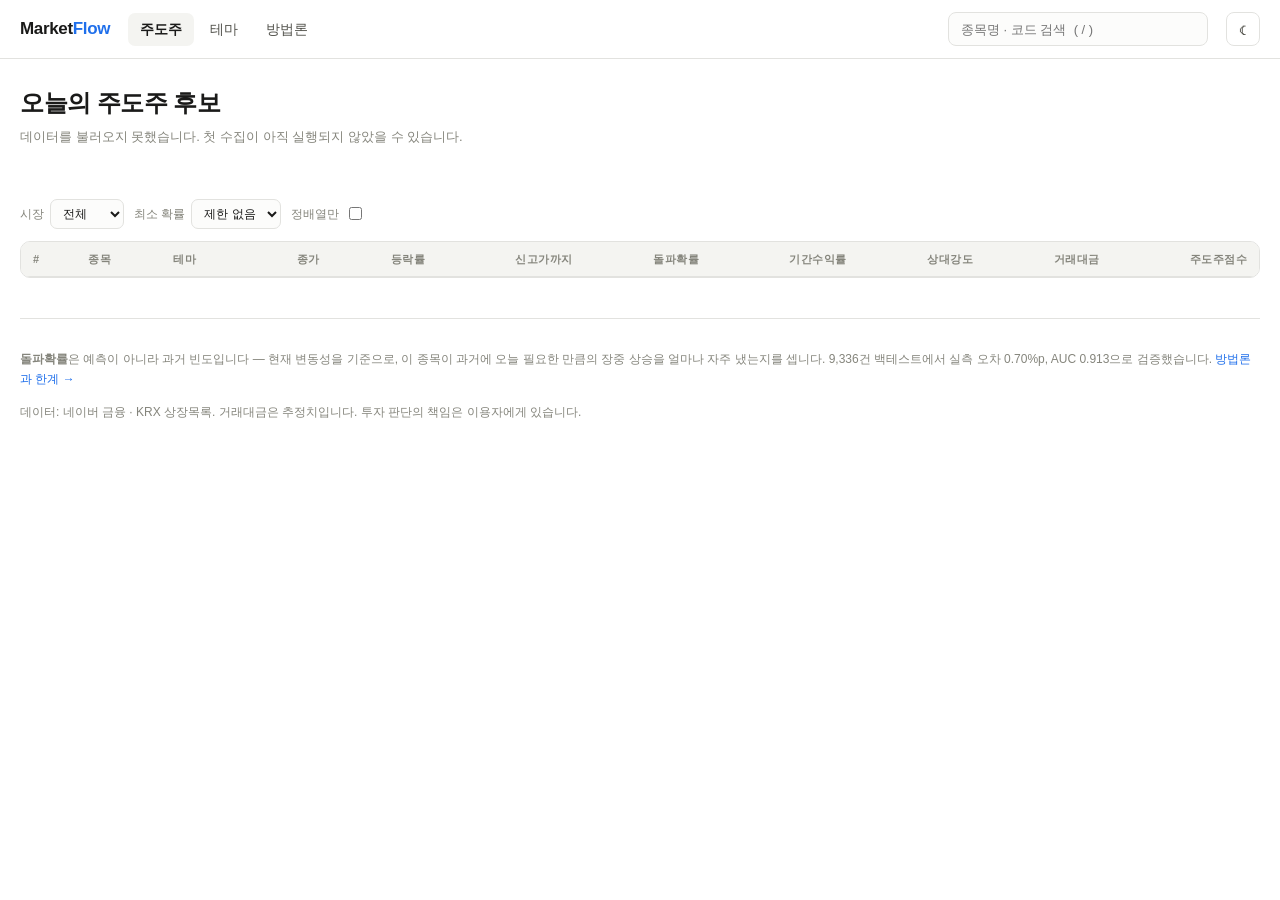
==== web/index.html @ 2b849b42 "Add MarketFlow: Korean market breakout-leader screener Collects ~2,530 KOSPI/KOSDAQ common shares da" ====
<!doctype html>
<html lang="ko">
<head>
<meta charset="utf-8">
<meta name="viewport" content="width=device-width, initial-scale=1">
<title>MarketFlow — 국내 주식 주도주 포착</title>
<meta name="description" content="코스피·코스닥 전 종목의 기간별 신고가 돌파 가능성과 주도주 후보를 매일 아침 갱신합니다.">
<link rel="stylesheet" href="css/app.css">
<link rel="icon" href="data:image/svg+xml,<svg xmlns='http://www.w3.org/2000/svg' viewBox='0 0 100 100'><text y='.9em' font-size='90'>📈</text></svg>">
</head>
<body>
<header class="top">
  <div class="wrap">
    <a class="brand" href="index.html">Market<span>Flow</span></a>
    <nav class="links">
      <a href="index.html" data-page="home">주도주</a>
      <a href="theme.html" data-page="theme">테마</a>
      <a href="about.html" data-page="about">방법론</a>
    </nav>
    <div class="spacer"></div>
    <div class="search">
      <input id="q" type="text" placeholder="종목명 · 코드 검색  ( / )" autocomplete="off" spellcheck="false">
      <div class="results" id="qres"></div>
    </div>
    <button class="icon-btn" id="theme-btn" title="테마 전환">☾</button>
  </div>
</header>

<main class="wrap">
  <div class="page-head">
    <h1>오늘의 주도주 후보</h1>
    <p id="sub">불러오는 중…</p>
  </div>

  <div class="statbar" id="stats"></div>

  <div class="tabs" id="tabs"></div>

  <div class="toolbar">
    <label>시장
      <select id="f-market">
        <option value="">전체</option>
        <option value="KOSPI">코스피</option>
        <option value="KOSDAQ">코스닥</option>
      </select>
    </label>
    <label>최소 확률
      <select id="f-prob">
        <option value="0">제한 없음</option>
        <option value="0.1">10% 이상</option>
        <option value="0.2">20% 이상</option>
        <option value="0.35">35% 이상</option>
      </select>
    </label>
    <label>정배열만
      <input type="checkbox" id="f-align">
    </label>
    <span class="muted" id="count"></span>
  </div>

  <div class="card">
    <div class="tscroll">
      <table id="tbl">
        <thead>
          <tr>
            <th class="l">#</th>
            <th class="l" data-sort="name" data-asc="1">종목</th>
            <th class="l">테마</th>
            <th data-sort="close">종가</th>
            <th data-sort="change_pct">등락률</th>
            <th data-sort="gap_pct" data-asc="1" title="신고가까지 남은 상승폭">신고가까지</th>
            <th data-sort="prob" title="오늘 장중 신고가를 넘길 과거 빈도">돌파확률</th>
            <th data-sort="ret_pct">기간수익률</th>
            <th data-sort="rs" title="같은 기간 소속 지수 대비 초과수익">상대강도</th>
            <th data-sort="vol_surge" title="최근 5일 평균 거래대금 / 60일 평균">거래대금</th>
            <th data-sort="score">주도주점수</th>
          </tr>
        </thead>
        <tbody id="tb"></tbody>
      </table>
    </div>
    <div class="empty" id="empty" hidden></div>
  </div>

  <footer class="foot">
    <p><strong>돌파확률</strong>은 예측이 아니라 과거 빈도입니다 — 현재 변동성을 기준으로,
    이 종목이 과거에 오늘 필요한 만큼의 장중 상승을 얼마나 자주 냈는지를 셉니다.
    9,336건 백테스트에서 실측 오차 0.70%p, AUC 0.913으로 검증했습니다.
    <a href="about.html">방법론과 한계 →</a></p>
    <p>데이터: 네이버 금융 · KRX 상장목록. 거래대금은 추정치입니다. 투자 판단의 책임은 이용자에게 있습니다.</p>
  </footer>
</main>

<script type="module" src="js/main.js"></script>
</body>
</html>
---- web/css/app.css ----
/* MarketFlow — Korean market convention throughout: 상승 = 적색, 하락 = 청색. */

:root {
  --bg: #ffffff;
  --surface: #fcfcfb;
  --surface-2: #f4f4f1;
  --border: #e2e2df;
  --border-strong: #cfcfc9;
  --ink: #1a1a19;
  --ink-2: #55554f;
  --muted: #85857c;
  --accent: #1f6feb;

  --up: #e5342a;      /* 상승 */
  --down: #1261c4;    /* 하락 */
  --flat: #85857c;
  --up-soft: #fdecea;
  --down-soft: #e8f0fb;

  /* MA colours — Kiwoom defaults; validated against the light surface */
  --ma5: #ff0000;
  --ma20: #cc00cc;
  --ma60: #009900;
  --ma120: #0000ff;

  --grid: #eeeeea;
  --crosshair: #7a7a72;
  --chart-bg: #ffffff;

  --radius: 10px;
  --mono: ui-monospace, "SFMono-Regular", "Menlo", "Consolas", monospace;
  --sans: -apple-system, BlinkMacSystemFont, "Segoe UI", "Apple SD Gothic Neo",
          "Malgun Gothic", "Noto Sans KR", sans-serif;
}

@media (prefers-color-scheme: dark) {
  :root {
    --bg: #141413;
    --surface: #1a1a19;
    --surface-2: #232321;
    --border: #2e2e2b;
    --border-strong: #3d3d39;
    --ink: #f0efea;
    --ink-2: #c6c5bd;
    --muted: #91918a;
    --accent: #6ea8fe;

    --up: #ff5a52;
    --down: #4a9eff;
    --up-soft: #3a1f1d;
    --down-soft: #16283f;

    /* Re-stepped for the dark surface, not flipped: all six checks pass. */
    --ma5: #f04a4a;
    --ma20: #d45bd4;
    --ma60: #2fa050;
    --ma120: #4a86e8;

    --grid: #262623;
    --crosshair: #8a8a82;
    --chart-bg: #171716;
  }
}

:root[data-theme="light"] {
  --bg: #ffffff; --surface: #fcfcfb; --surface-2: #f4f4f1;
  --border: #e2e2df; --border-strong: #cfcfc9;
  --ink: #1a1a19; --ink-2: #55554f; --muted: #85857c; --accent: #1f6feb;
  --up: #e5342a; --down: #1261c4; --up-soft: #fdecea; --down-soft: #e8f0fb;
  --ma5: #ff0000; --ma20: #cc00cc; --ma60: #009900; --ma120: #0000ff;
  --grid: #eeeeea; --crosshair: #7a7a72; --chart-bg: #ffffff;
}

:root[data-theme="dark"] {
  --bg: #141413; --surface: #1a1a19; --surface-2: #232321;
  --border: #2e2e2b; --border-strong: #3d3d39;
  --ink: #f0efea; --ink-2: #c6c5bd; --muted: #91918a; --accent: #6ea8fe;
  --up: #ff5a52; --down: #4a9eff; --up-soft: #3a1f1d; --down-soft: #16283f;
  --ma5: #f04a4a; --ma20: #d45bd4; --ma60: #2fa050; --ma120: #4a86e8;
  --grid: #262623; --crosshair: #8a8a82; --chart-bg: #171716;
}

* { box-sizing: border-box; }

body {
  margin: 0;
  background: var(--bg);
  color: var(--ink);
  font-family: var(--sans);
  font-size: 14px;
  line-height: 1.5;
  -webkit-font-smoothing: antialiased;
}

a { color: inherit; text-decoration: none; }

.num { font-family: var(--mono); font-variant-numeric: tabular-nums; }
.up { color: var(--up); }
.down { color: var(--down); }
.flat { color: var(--flat); }
.muted { color: var(--muted); }

/* ---------- layout ---------- */

.wrap { max-width: 1280px; margin: 0 auto; padding: 0 20px; }

header.top {
  position: sticky; top: 0; z-index: 50;
  background: color-mix(in srgb, var(--bg) 88%, transparent);
  backdrop-filter: blur(10px);
  border-bottom: 1px solid var(--border);
}
.top .wrap {
  display: flex; align-items: center; gap: 18px; height: 58px;
}
.brand { font-weight: 700; font-size: 17px; letter-spacing: -0.02em; white-space: nowrap; }
.brand span { color: var(--accent); }
nav.links { display: flex; gap: 4px; }
nav.links a {
  padding: 6px 12px; border-radius: 7px; color: var(--ink-2); font-weight: 500;
}
nav.links a:hover { background: var(--surface-2); color: var(--ink); }
nav.links a.active { background: var(--surface-2); color: var(--ink); font-weight: 600; }

.spacer { flex: 1; }

.icon-btn {
  background: none; border: 1px solid var(--border); color: var(--ink-2);
  width: 34px; height: 34px; border-radius: 8px; cursor: pointer; font-size: 15px;
  display: grid; place-items: center;
}
.icon-btn:hover { background: var(--surface-2); color: var(--ink); }

/* ---------- search ---------- */

.search { position: relative; width: 260px; }
.search input {
  width: 100%; height: 34px; padding: 0 12px;
  background: var(--surface); border: 1px solid var(--border);
  border-radius: 8px; color: var(--ink); font-size: 13px; font-family: var(--sans);
}
.search input:focus { outline: 2px solid color-mix(in srgb, var(--accent) 45%, transparent); border-color: var(--accent); }
.results {
  position: absolute; top: 40px; left: 0; right: 0; z-index: 60;
  background: var(--bg); border: 1px solid var(--border);
  border-radius: 10px; box-shadow: 0 12px 32px rgba(0,0,0,.16);
  max-height: 380px; overflow-y: auto; display: none;
}
.results.open { display: block; }
.results a {
  display: flex; align-items: baseline; gap: 8px;
  padding: 9px 12px; border-bottom: 1px solid var(--border);
}
.results a:last-child { border-bottom: 0; }
.results a:hover, .results a.sel { background: var(--surface-2); }
.results .rc { font-family: var(--mono); font-size: 11px; color: var(--muted); }
.results .rt { margin-left: auto; font-size: 11px; color: var(--muted);
               overflow: hidden; text-overflow: ellipsis; white-space: nowrap; max-width: 45%; }

/* ---------- page furniture ---------- */

.page-head { padding: 26px 0 14px; }
.page-head h1 { margin: 0 0 6px; font-size: 24px; letter-spacing: -0.02em; }
.page-head p { margin: 0; color: var(--muted); font-size: 13px; }

.statbar {
  display: grid; grid-template-columns: repeat(auto-fit, minmax(130px, 1fr));
  gap: 10px; margin: 4px 0 20px;
}
.stat {
  background: var(--surface); border: 1px solid var(--border);
  border-radius: var(--radius); padding: 12px 14px;
}
.stat .k { font-size: 11px; color: var(--muted); text-transform: uppercase; letter-spacing: .05em; }
.stat .v { font-size: 20px; font-weight: 650; font-family: var(--mono); margin-top: 3px; }

.tabs { display: flex; gap: 6px; flex-wrap: wrap; margin-bottom: 14px; }
.tab {
  padding: 7px 16px; border-radius: 8px; border: 1px solid var(--border);
  background: var(--surface); color: var(--ink-2); cursor: pointer;
  font-size: 13px; font-weight: 600; font-family: var(--sans);
}
.tab:hover { border-color: var(--border-strong); color: var(--ink); }
.tab.active { background: var(--ink); color: var(--bg); border-color: var(--ink); }

.toolbar { display: flex; align-items: center; gap: 10px; flex-wrap: wrap; margin-bottom: 12px; }
.toolbar label { font-size: 12px; color: var(--muted); display: flex; align-items: center; gap: 6px; }
.toolbar select, .toolbar input[type=text] {
  height: 30px; padding: 0 8px; background: var(--surface); color: var(--ink);
  border: 1px solid var(--border); border-radius: 7px; font-size: 12px; font-family: var(--sans);
}

/* ---------- tables ---------- */

.card {
  background: var(--surface); border: 1px solid var(--border);
  border-radius: var(--radius); overflow: hidden;
}
.tscroll { overflow-x: auto; }
table { width: 100%; border-collapse: collapse; font-size: 13px; }
thead th {
  position: sticky; top: 0; background: var(--surface-2);
  text-align: right; padding: 9px 12px; font-size: 11px; font-weight: 600;
  color: var(--muted); text-transform: uppercase; letter-spacing: .04em;
  border-bottom: 1px solid var(--border); white-space: nowrap; cursor: pointer;
  user-select: none;
}
thead th:first-child, thead th.l { text-align: left; }
thead th:hover { color: var(--ink); }
thead th .arrow { opacity: .45; font-size: 9px; margin-left: 2px; }
tbody td {
  padding: 9px 12px; text-align: right; border-bottom: 1px solid var(--border);
  white-space: nowrap;
}
tbody td.l { text-align: left; }
tbody tr:last-child td { border-bottom: 0; }
tbody tr { cursor: pointer; }
tbody tr:hover td { background: var(--surface-2); }

.rank { color: var(--muted); font-family: var(--mono); font-size: 12px; width: 34px; }
.nm { font-weight: 600; }
.cd { font-family: var(--mono); font-size: 11px; color: var(--muted); margin-left: 6px; }

.chip {
  display: inline-block; padding: 1px 7px; border-radius: 20px;
  background: var(--surface-2); border: 1px solid var(--border);
  font-size: 11px; color: var(--ink-2); margin-right: 4px; max-width: 150px;
  overflow: hidden; text-overflow: ellipsis; white-space: nowrap; vertical-align: bottom;
}
.chip:hover { border-color: var(--border-strong); }
.badge {
  display: inline-block; padding: 1px 6px; border-radius: 5px;
  font-size: 10px; font-weight: 700; letter-spacing: .02em;
}
.badge.hi { background: var(--up-soft); color: var(--up); }
.badge.al { background: var(--surface-2); color: var(--ink-2); border: 1px solid var(--border); }

/* probability meter — bar length is the encoding, text is the value */
.meter { display: flex; align-items: center; gap: 7px; justify-content: flex-end; }
.meter .track {
  width: 52px; height: 5px; border-radius: 3px; background: var(--surface-2);
  overflow: hidden; border: 1px solid var(--border);
}
.meter .fill { height: 100%; background: var(--up); border-radius: 3px; }
.meter .val { font-family: var(--mono); font-size: 12px; min-width: 42px; text-align: right; }

.scorecell { display: flex; align-items: center; gap: 7px; justify-content: flex-end; }
.scorecell .track { width: 46px; height: 5px; border-radius: 3px; background: var(--surface-2); border: 1px solid var(--border); overflow: hidden; }
.scorecell .fill { height: 100%; background: var(--accent); }

.empty { padding: 44px 20px; text-align: center; color: var(--muted); }
.empty strong { display: block; color: var(--ink); font-size: 15px; margin-bottom: 6px; }

footer.foot {
  margin: 40px 0 28px; padding-top: 18px; border-top: 1px solid var(--border);
  color: var(--muted); font-size: 12px; line-height: 1.7;
}
footer.foot a { color: var(--accent); }

/* ---------- stock detail ---------- */

.detail-head {
  display: flex; align-items: flex-end; gap: 16px; flex-wrap: wrap;
  padding: 22px 0 16px;
}
.detail-head h1 { margin: 0; font-size: 26px; letter-spacing: -0.02em; }
.detail-head .code { font-family: var(--mono); color: var(--muted); font-size: 13px; }
.px { display: flex; align-items: baseline; gap: 10px; }
.px .last { font-size: 30px; font-weight: 700; font-family: var(--mono); }
.px .chg { font-size: 15px; font-weight: 600; font-family: var(--mono); }

.chart-card {
  background: var(--chart-bg); border: 1px solid var(--border);
  border-radius: var(--radius); overflow: hidden; margin-bottom: 16px;
}
.chart-bar {
  display: flex; align-items: center; gap: 8px; flex-wrap: wrap;
  padding: 8px 12px; border-bottom: 1px solid var(--border); background: var(--surface);
}
.chart-bar .grp { display: flex; gap: 3px; }
.chart-bar button {
  padding: 4px 10px; font-size: 12px; border-radius: 6px; cursor: pointer;
  background: var(--bg); border: 1px solid var(--border); color: var(--ink-2);
  font-family: var(--sans);
}
.chart-bar button:hover { color: var(--ink); border-color: var(--border-strong); }
.chart-bar button.on { background: var(--ink); color: var(--bg); border-color: var(--ink); }
.chart-host { position: relative; width: 100%; }
.chart-host canvas { display: block; width: 100%; touch-action: none; }

.grid2 { display: grid; grid-template-columns: repeat(auto-fit, minmax(300px, 1fr)); gap: 16px; }

.panel { background: var(--surface); border: 1px solid var(--border); border-radius: var(--radius); }
.panel h2 {
  margin: 0; padding: 12px 16px; font-size: 13px; font-weight: 650;
  border-bottom: 1px solid var(--border); letter-spacing: -0.01em;
}
.panel .body { padding: 14px 16px; }

.kv { display: grid; grid-template-columns: auto 1fr; gap: 7px 14px; font-size: 13px; }
.kv dt { color: var(--muted); }
.kv dd { margin: 0; text-align: right; font-family: var(--mono); }

.periodgrid { display: grid; grid-template-columns: repeat(auto-fit, minmax(230px, 1fr)); gap: 12px; }
.pcard { border: 1px solid var(--border); border-radius: 9px; padding: 13px 14px; background: var(--bg); }
.pcard.cand { border-color: var(--up); box-shadow: 0 0 0 1px var(--up) inset; }
.pcard h3 { margin: 0 0 9px; font-size: 13px; display: flex; align-items: center; gap: 7px; }
.pcard .big { font-size: 22px; font-weight: 700; font-family: var(--mono); }

.bars { display: grid; gap: 6px; margin-top: 4px; }
.bars .row { display: grid; grid-template-columns: 74px 1fr 40px; align-items: center; gap: 8px; font-size: 11px; }
.bars .track { height: 5px; background: var(--surface-2); border: 1px solid var(--border); border-radius: 3px; overflow: hidden; }
.bars .fill { height: 100%; background: var(--accent); }
.bars .n { font-family: var(--mono); text-align: right; color: var(--ink-2); }

.note { font-size: 12px; color: var(--muted); line-height: 1.65; }

@media (max-width: 760px) {
  .top .wrap { height: auto; padding-top: 10px; padding-bottom: 10px; flex-wrap: wrap; }
  .search { width: 100%; order: 5; }
  .detail-head h1 { font-size: 21px; }
  .px .last { font-size: 24px; }
  .wrap { padding: 0 14px; }
}
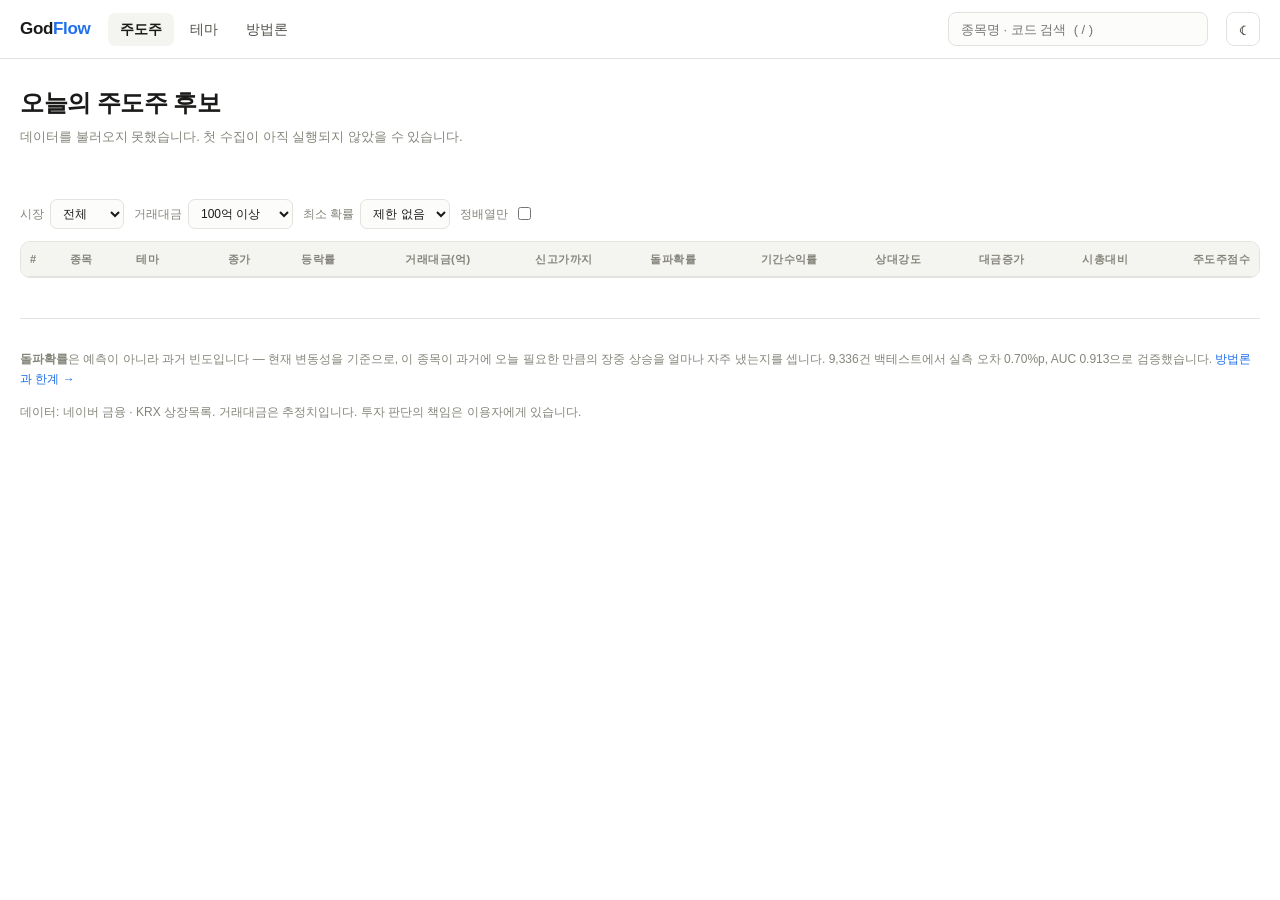
==== commit 5640b4d8: "Add CLAUDE.md, 거래대금 column/filter, turnover score component, GodFlow brand - CLAUDE.md so a fresh se" ====
--- a/web/index.html
+++ b/web/index.html
@@ -3,7 +3,7 @@
 <head>
 <meta charset="utf-8">
 <meta name="viewport" content="width=device-width, initial-scale=1">
-<title>MarketFlow — 국내 주식 주도주 포착</title>
+<title>GodFlow — 국내 주식 주도주 포착</title>
 <meta name="description" content="코스피·코스닥 전 종목의 기간별 신고가 돌파 가능성과 주도주 후보를 매일 아침 갱신합니다.">
 <link rel="stylesheet" href="css/app.css">
 <link rel="icon" href="data:image/svg+xml,<svg xmlns='http://www.w3.org/2000/svg' viewBox='0 0 100 100'><text y='.9em' font-size='90'>📈</text></svg>">
@@ -11,7 +11,7 @@
 <body>
 <header class="top">
   <div class="wrap">
-    <a class="brand" href="index.html">Market<span>Flow</span></a>
+    <a class="brand" href="index.html">God<span>Flow</span></a>
     <nav class="links">
       <a href="index.html" data-page="home">주도주</a>
       <a href="theme.html" data-page="theme">테마</a>
@@ -44,6 +44,15 @@
         <option value="KOSDAQ">코스닥</option>
       </select>
     </label>
+    <label>거래대금
+      <select id="f-amount">
+        <option value="0">전체</option>
+        <option value="10000000000" selected>100억 이상</option>
+        <option value="50000000000">500억 이상</option>
+        <option value="100000000000">1000억 이상</option>
+        <option value="500000000000">5000억 이상</option>
+      </select>
+    </label>
     <label>최소 확률
       <select id="f-prob">
         <option value="0">제한 없음</option>
@@ -68,11 +77,13 @@
             <th class="l">테마</th>
             <th data-sort="close">종가</th>
             <th data-sort="change_pct">등락률</th>
+            <th data-sort="amount" title="전 거래일 거래대금 (추정)">거래대금(억)</th>
             <th data-sort="gap_pct" data-asc="1" title="신고가까지 남은 상승폭">신고가까지</th>
             <th data-sort="prob" title="오늘 장중 신고가를 넘길 과거 빈도">돌파확률</th>
             <th data-sort="ret_pct">기간수익률</th>
             <th data-sort="rs" title="같은 기간 소속 지수 대비 초과수익">상대강도</th>
-            <th data-sort="vol_surge" title="최근 5일 평균 거래대금 / 60일 평균">거래대금</th>
+            <th data-sort="vol_surge" title="최근 5일 평균 거래대금 / 60일 평균">대금증가</th>
+            <th data-sort="turnover" title="최근 5일 평균 거래대금 / 시가총액">시총대비</th>
             <th data-sort="score">주도주점수</th>
           </tr>
         </thead>
--- a/web/css/app.css
+++ b/web/css/app.css
@@ -200,7 +200,7 @@
 table { width: 100%; border-collapse: collapse; font-size: 13px; }
 thead th {
   position: sticky; top: 0; background: var(--surface-2);
-  text-align: right; padding: 9px 12px; font-size: 11px; font-weight: 600;
+  text-align: right; padding: 9px 9px; font-size: 11px; font-weight: 600;
   color: var(--muted); text-transform: uppercase; letter-spacing: .04em;
   border-bottom: 1px solid var(--border); white-space: nowrap; cursor: pointer;
   user-select: none;
@@ -209,7 +209,7 @@
 thead th:hover { color: var(--ink); }
 thead th .arrow { opacity: .45; font-size: 9px; margin-left: 2px; }
 tbody td {
-  padding: 9px 12px; text-align: right; border-bottom: 1px solid var(--border);
+  padding: 9px 9px; text-align: right; border-bottom: 1px solid var(--border);
   white-space: nowrap;
 }
 tbody td.l { text-align: left; }
@@ -228,6 +228,9 @@
   overflow: hidden; text-overflow: ellipsis; white-space: nowrap; vertical-align: bottom;
 }
 .chip:hover { border-color: var(--border-strong); }
+/* Inside tables two full-width chips crowd out the numeric columns; the full
+   name is still on the title attribute and on the detail page. */
+tbody .chip { max-width: 104px; }
 .badge {
   display: inline-block; padding: 1px 6px; border-radius: 5px;
   font-size: 10px; font-weight: 700; letter-spacing: .02em;
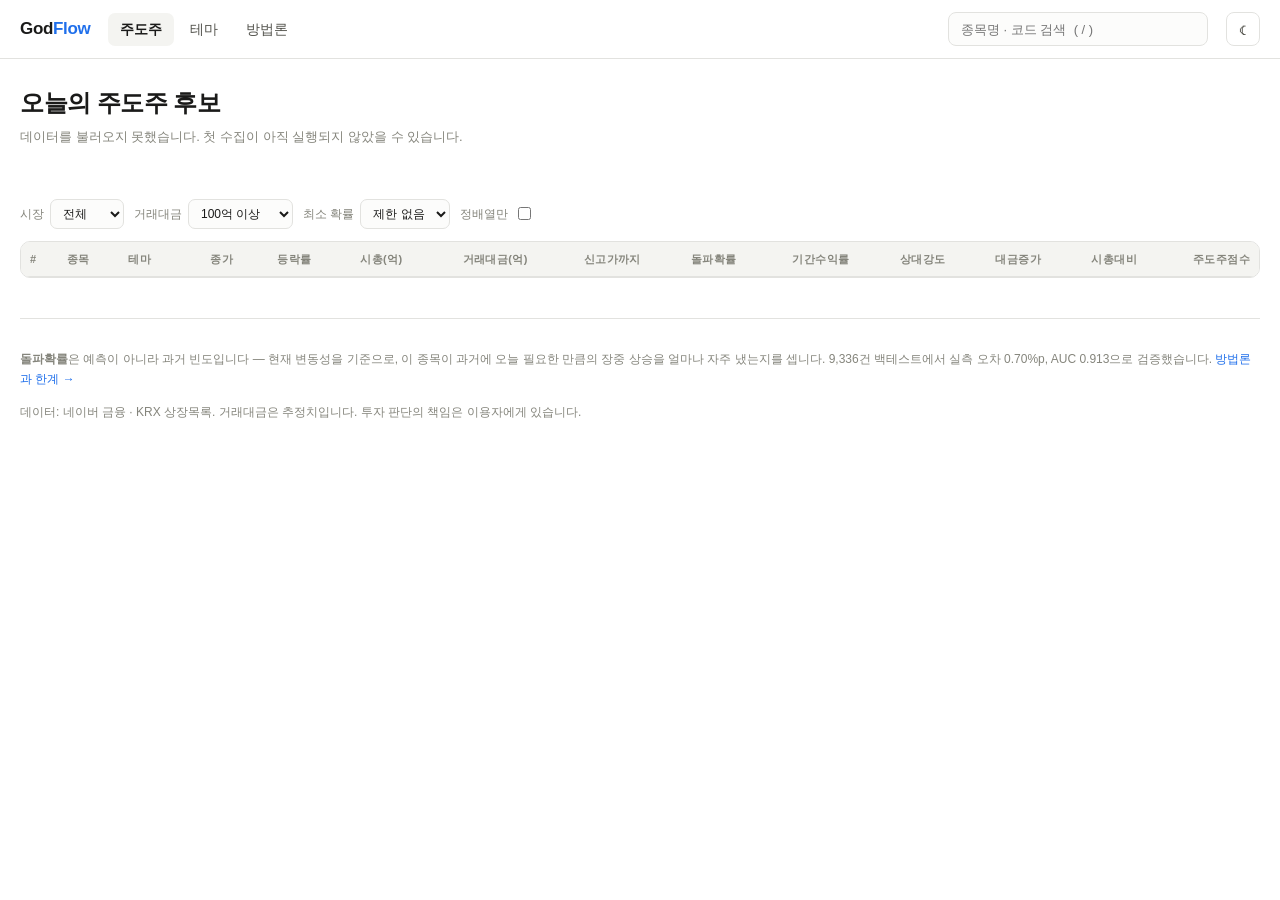
==== commit f9ca5c36: "Add 시총 column, chart hover tooltips, and widen theme capture - 시총(억) column beside 거래대금(억); marcap n" ====
--- a/web/index.html
+++ b/web/index.html
@@ -77,6 +77,7 @@
             <th class="l">테마</th>
             <th data-sort="close">종가</th>
             <th data-sort="change_pct">등락률</th>
+            <th data-sort="marcap" title="시가총액">시총(억)</th>
             <th data-sort="amount" title="전 거래일 거래대금 (추정)">거래대금(억)</th>
             <th data-sort="gap_pct" data-asc="1" title="신고가까지 남은 상승폭">신고가까지</th>
             <th data-sort="prob" title="오늘 장중 신고가를 넘길 과거 빈도">돌파확률</th>
--- a/web/css/app.css
+++ b/web/css/app.css
@@ -1,4 +1,4 @@
-/* MarketFlow — Korean market convention throughout: 상승 = 적색, 하락 = 청색. */
+/* GodFlow — Korean market convention throughout: 상승 = 적색, 하락 = 청색. */
 
 :root {
   --bg: #ffffff;
@@ -230,7 +230,7 @@
 .chip:hover { border-color: var(--border-strong); }
 /* Inside tables two full-width chips crowd out the numeric columns; the full
    name is still on the title attribute and on the detail page. */
-tbody .chip { max-width: 104px; }
+tbody .chip { max-width: 86px; }
 .badge {
   display: inline-block; padding: 1px 6px; border-radius: 5px;
   font-size: 10px; font-weight: 700; letter-spacing: .02em;
@@ -241,7 +241,7 @@
 /* probability meter — bar length is the encoding, text is the value */
 .meter { display: flex; align-items: center; gap: 7px; justify-content: flex-end; }
 .meter .track {
-  width: 52px; height: 5px; border-radius: 3px; background: var(--surface-2);
+  width: 46px; height: 5px; border-radius: 3px; background: var(--surface-2);
   overflow: hidden; border: 1px solid var(--border);
 }
 .meter .fill { height: 100%; background: var(--up); border-radius: 3px; }
@@ -290,6 +290,33 @@
 .chart-bar button.on { background: var(--ink); color: var(--bg); border-color: var(--ink); }
 .chart-host { position: relative; width: 100%; }
 .chart-host canvas { display: block; width: 100%; touch-action: none; }
+
+/* Kiwoom-style hover readout. pointer-events:none so it never eats the
+   mousemove that positions it. */
+.chart-tip {
+  position: absolute; display: none; z-index: 5; pointer-events: none;
+  background: var(--bg); border: 1px solid var(--border-strong);
+  border-radius: 7px; padding: 7px 9px;
+  box-shadow: 0 6px 20px rgba(0,0,0,.22);
+  font-size: 11.5px; line-height: 1.5; white-space: nowrap;
+}
+.chart-tip .d {
+  font-family: var(--mono); font-size: 11px; color: var(--muted);
+  border-bottom: 1px solid var(--border); padding-bottom: 4px; margin-bottom: 4px;
+}
+.chart-tip table { border-collapse: collapse; }
+.chart-tip th {
+  text-align: left; font-weight: 500; color: var(--muted);
+  padding: 1px 10px 1px 0; font-size: 11px;
+}
+.chart-tip td {
+  text-align: right; font-family: var(--mono); font-variant-numeric: tabular-nums;
+  padding: 1px 0; color: var(--ink);
+}
+.chart-tip td.p { padding-left: 9px; }
+.chart-tip i { font-style: normal; font-size: 10.5px; }
+.chart-tip .up { color: var(--up); }
+.chart-tip .down { color: var(--down); }
 
 .grid2 { display: grid; grid-template-columns: repeat(auto-fit, minmax(300px, 1fr)); gap: 16px; }
 
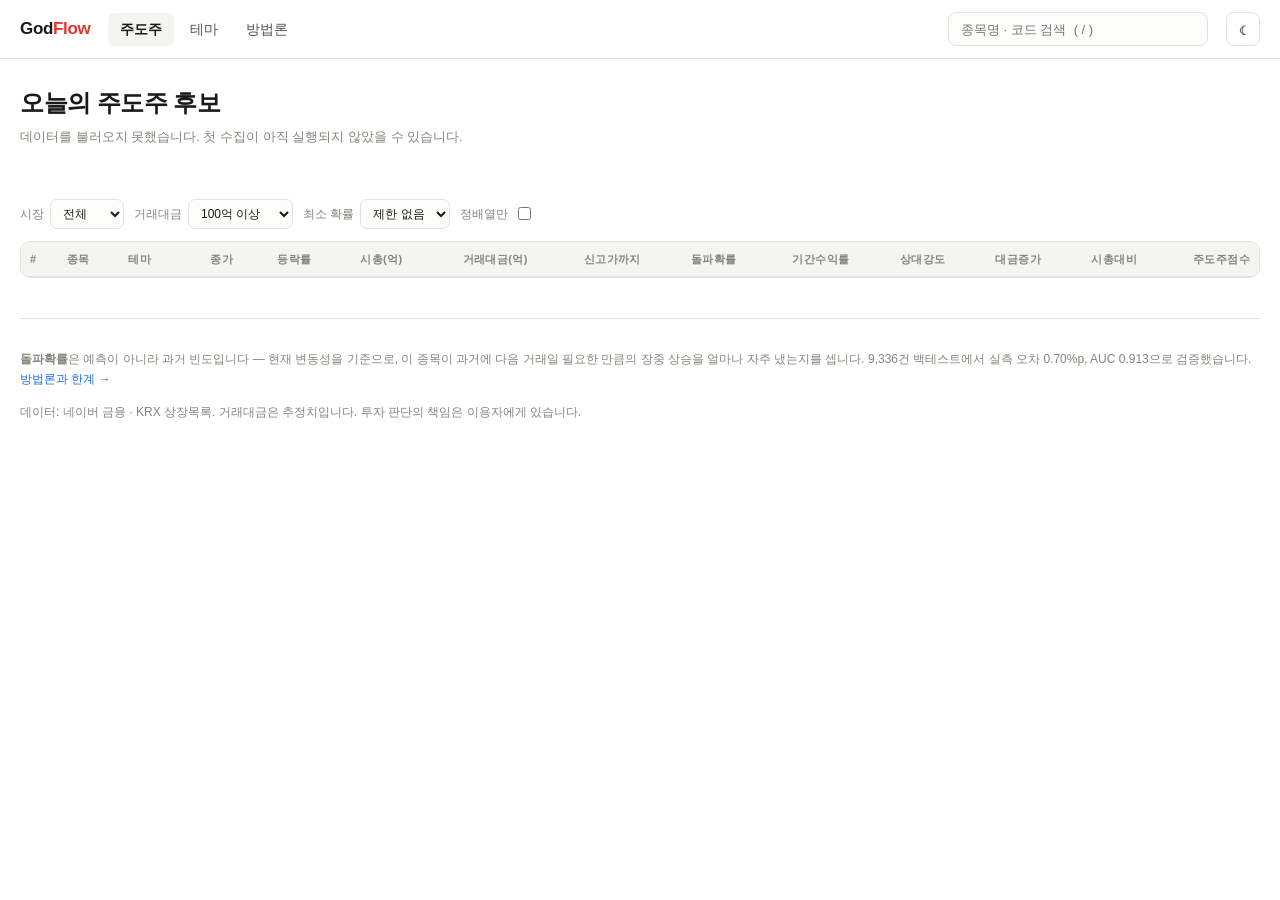
==== commit fded5fd8: "Serve full history, move the run after the close, and fix two data bugs Chart now covers everything " ====
--- a/web/index.html
+++ b/web/index.html
@@ -80,7 +80,7 @@
             <th data-sort="marcap" title="시가총액">시총(억)</th>
             <th data-sort="amount" title="전 거래일 거래대금 (추정)">거래대금(억)</th>
             <th data-sort="gap_pct" data-asc="1" title="신고가까지 남은 상승폭">신고가까지</th>
-            <th data-sort="prob" title="오늘 장중 신고가를 넘길 과거 빈도">돌파확률</th>
+            <th data-sort="prob" title="다음 거래일 장중에 신고가를 넘길 확률">돌파확률</th>
             <th data-sort="ret_pct">기간수익률</th>
             <th data-sort="rs" title="같은 기간 소속 지수 대비 초과수익">상대강도</th>
             <th data-sort="vol_surge" title="최근 5일 평균 거래대금 / 60일 평균">대금증가</th>
@@ -96,7 +96,7 @@
 
   <footer class="foot">
     <p><strong>돌파확률</strong>은 예측이 아니라 과거 빈도입니다 — 현재 변동성을 기준으로,
-    이 종목이 과거에 오늘 필요한 만큼의 장중 상승을 얼마나 자주 냈는지를 셉니다.
+    이 종목이 과거에 다음 거래일 필요한 만큼의 장중 상승을 얼마나 자주 냈는지를 셉니다.
     9,336건 백테스트에서 실측 오차 0.70%p, AUC 0.913으로 검증했습니다.
     <a href="about.html">방법론과 한계 →</a></p>
     <p>데이터: 네이버 금융 · KRX 상장목록. 거래대금은 추정치입니다. 투자 판단의 책임은 이용자에게 있습니다.</p>
--- a/web/css/app.css
+++ b/web/css/app.css
@@ -114,7 +114,7 @@
   display: flex; align-items: center; gap: 18px; height: 58px;
 }
 .brand { font-weight: 700; font-size: 17px; letter-spacing: -0.02em; white-space: nowrap; }
-.brand span { color: var(--accent); }
+.brand span { color: var(--up); }
 nav.links { display: flex; gap: 4px; }
 nav.links a {
   padding: 6px 12px; border-radius: 7px; color: var(--ink-2); font-weight: 500;
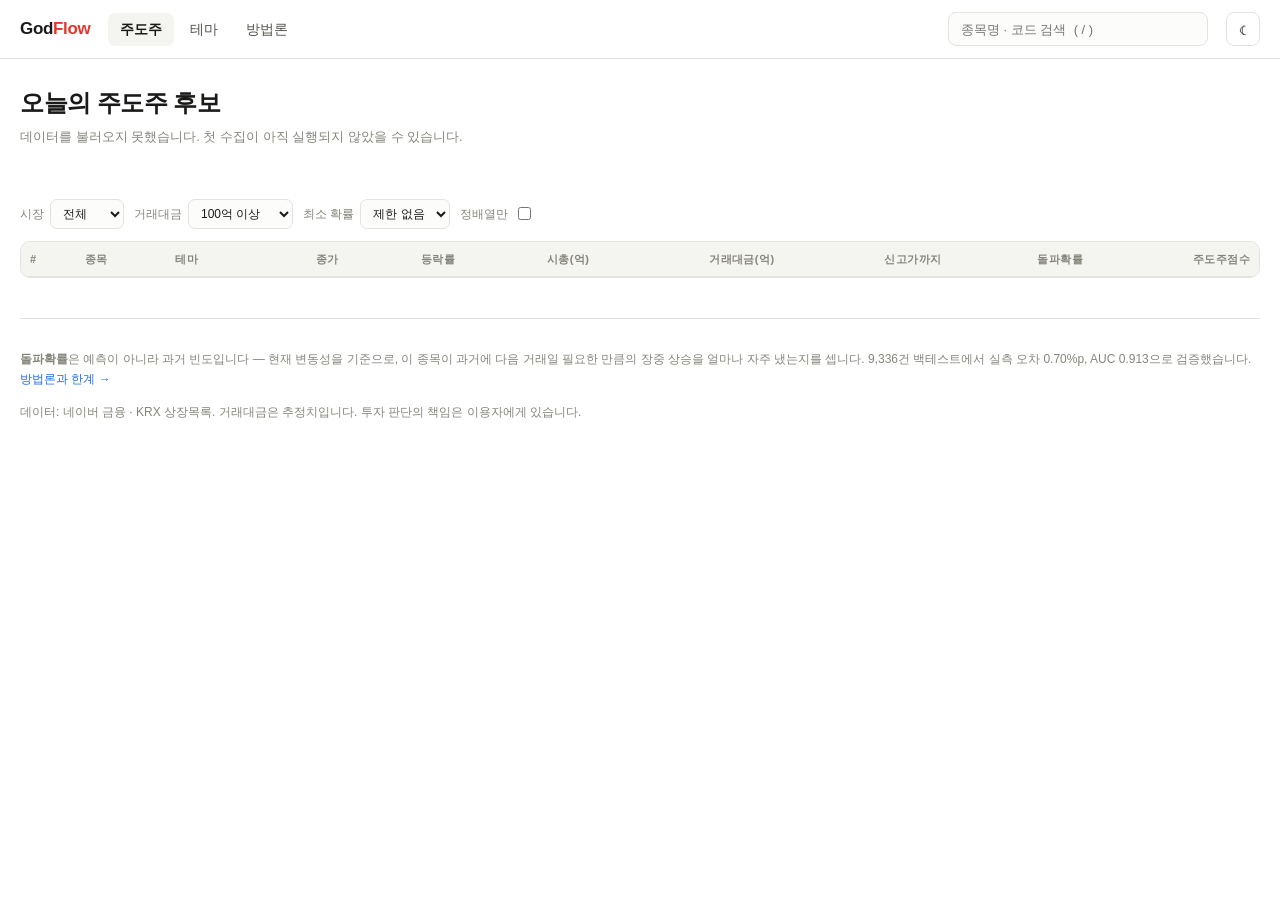
==== commit 535b5621: "Trim the leaders table to the columns that drive a decision 기간수익률, 상대강도, 대금증가 and 시총대비 all appear on" ====
--- a/web/index.html
+++ b/web/index.html
@@ -31,6 +31,8 @@
     <h1>오늘의 주도주 후보</h1>
     <p id="sub">불러오는 중…</p>
   </div>
+
+  <div id="notices"></div>
 
   <div class="statbar" id="stats"></div>
 
@@ -81,10 +83,6 @@
             <th data-sort="amount" title="전 거래일 거래대금 (추정)">거래대금(억)</th>
             <th data-sort="gap_pct" data-asc="1" title="신고가까지 남은 상승폭">신고가까지</th>
             <th data-sort="prob" title="다음 거래일 장중에 신고가를 넘길 확률">돌파확률</th>
-            <th data-sort="ret_pct">기간수익률</th>
-            <th data-sort="rs" title="같은 기간 소속 지수 대비 초과수익">상대강도</th>
-            <th data-sort="vol_surge" title="최근 5일 평균 거래대금 / 60일 평균">대금증가</th>
-            <th data-sort="turnover" title="최근 5일 평균 거래대금 / 시가총액">시총대비</th>
             <th data-sort="score">주도주점수</th>
           </tr>
         </thead>
--- a/web/css/app.css
+++ b/web/css/app.css
@@ -219,6 +219,12 @@
 
 .rank { color: var(--muted); font-family: var(--mono); font-size: 12px; width: 34px; }
 .nm { font-weight: 600; }
+/* Bound the widest cell in the 종목 column. Table columns size to their widest
+   row, so one unusually long name would push 주도주점수 off the right edge for
+   every row. The cap is above today's longest (104px), so nothing truncates
+   now; it only stops a future outlier from breaking the layout. */
+tbody .nm { display: inline-block; max-width: 132px; overflow: hidden;
+            text-overflow: ellipsis; white-space: nowrap; vertical-align: bottom; }
 .cd { font-family: var(--mono); font-size: 11px; color: var(--muted); margin-left: 6px; }
 
 .chip {
@@ -250,6 +256,14 @@
 .scorecell { display: flex; align-items: center; gap: 7px; justify-content: flex-end; }
 .scorecell .track { width: 46px; height: 5px; border-radius: 3px; background: var(--surface-2); border: 1px solid var(--border); overflow: hidden; }
 .scorecell .fill { height: 100%; background: var(--accent); }
+
+.notice {
+  display: flex; align-items: baseline; gap: 8px; flex-wrap: wrap;
+  padding: 10px 14px; margin: 0 0 14px; border-radius: 9px;
+  border: 1px solid var(--up); background: var(--up-soft);
+  color: var(--ink); font-size: 13px;
+}
+.notice strong { color: var(--up); }
 
 .empty { padding: 44px 20px; text-align: center; color: var(--muted); }
 .empty strong { display: block; color: var(--ink); font-size: 15px; margin-bottom: 6px; }
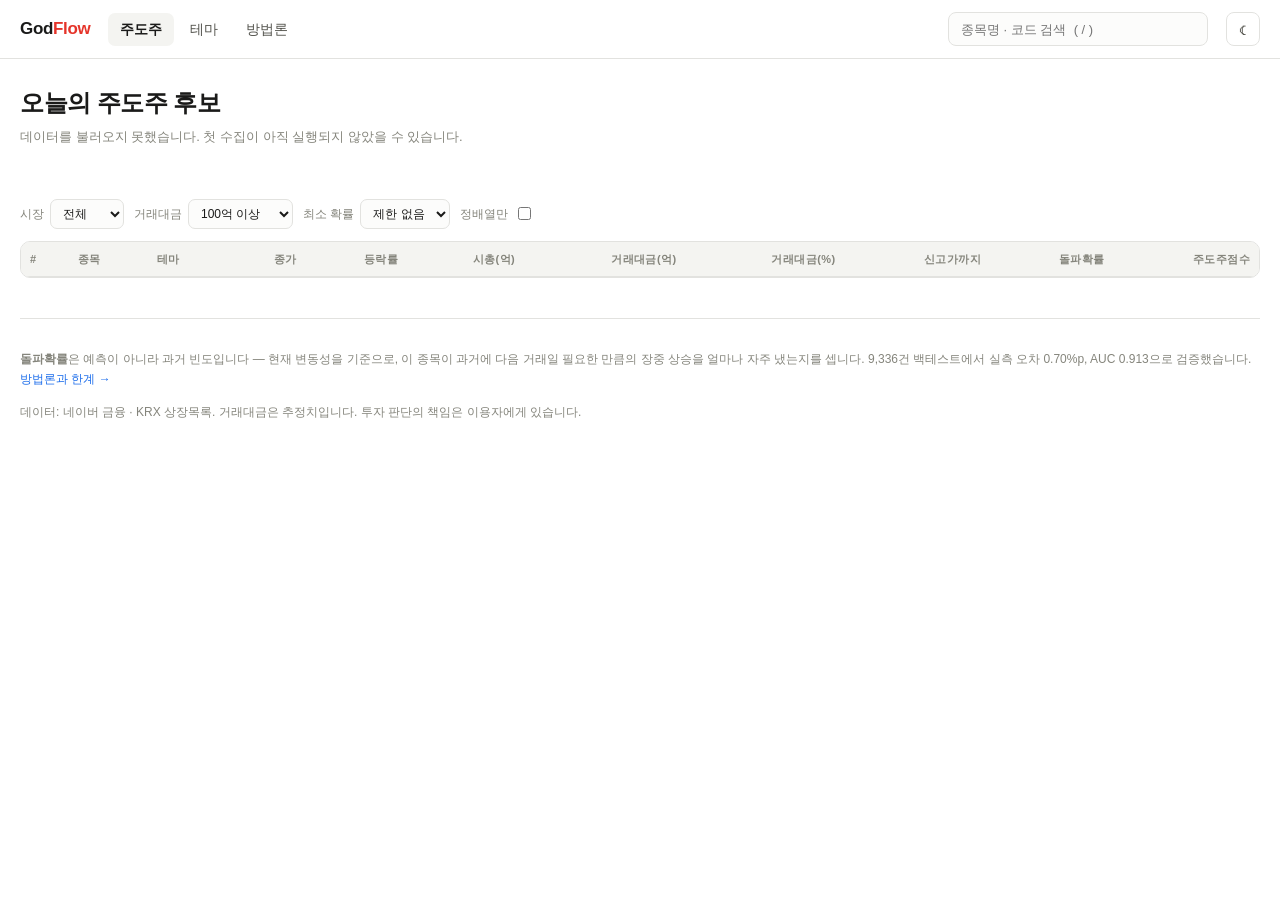
==== commit d9db9adb: "Add 거래대금(%) beside 거래대금(억) Session turnover as a share of market cap, so a small cap trading heavily" ====
--- a/web/index.html
+++ b/web/index.html
@@ -80,7 +80,8 @@
             <th data-sort="close">종가</th>
             <th data-sort="change_pct">등락률</th>
             <th data-sort="marcap" title="시가총액">시총(억)</th>
-            <th data-sort="amount" title="전 거래일 거래대금 (추정)">거래대금(억)</th>
+            <th data-sort="amount" title="당일 거래대금">거래대금(억)</th>
+            <th data-sort="amount_pct" title="당일 거래대금 ÷ 시가총액 (상장주식수 기준)">거래대금(%)</th>
             <th data-sort="gap_pct" data-asc="1" title="신고가까지 남은 상승폭">신고가까지</th>
             <th data-sort="prob" title="다음 거래일 장중에 신고가를 넘길 확률">돌파확률</th>
             <th data-sort="score">주도주점수</th>
